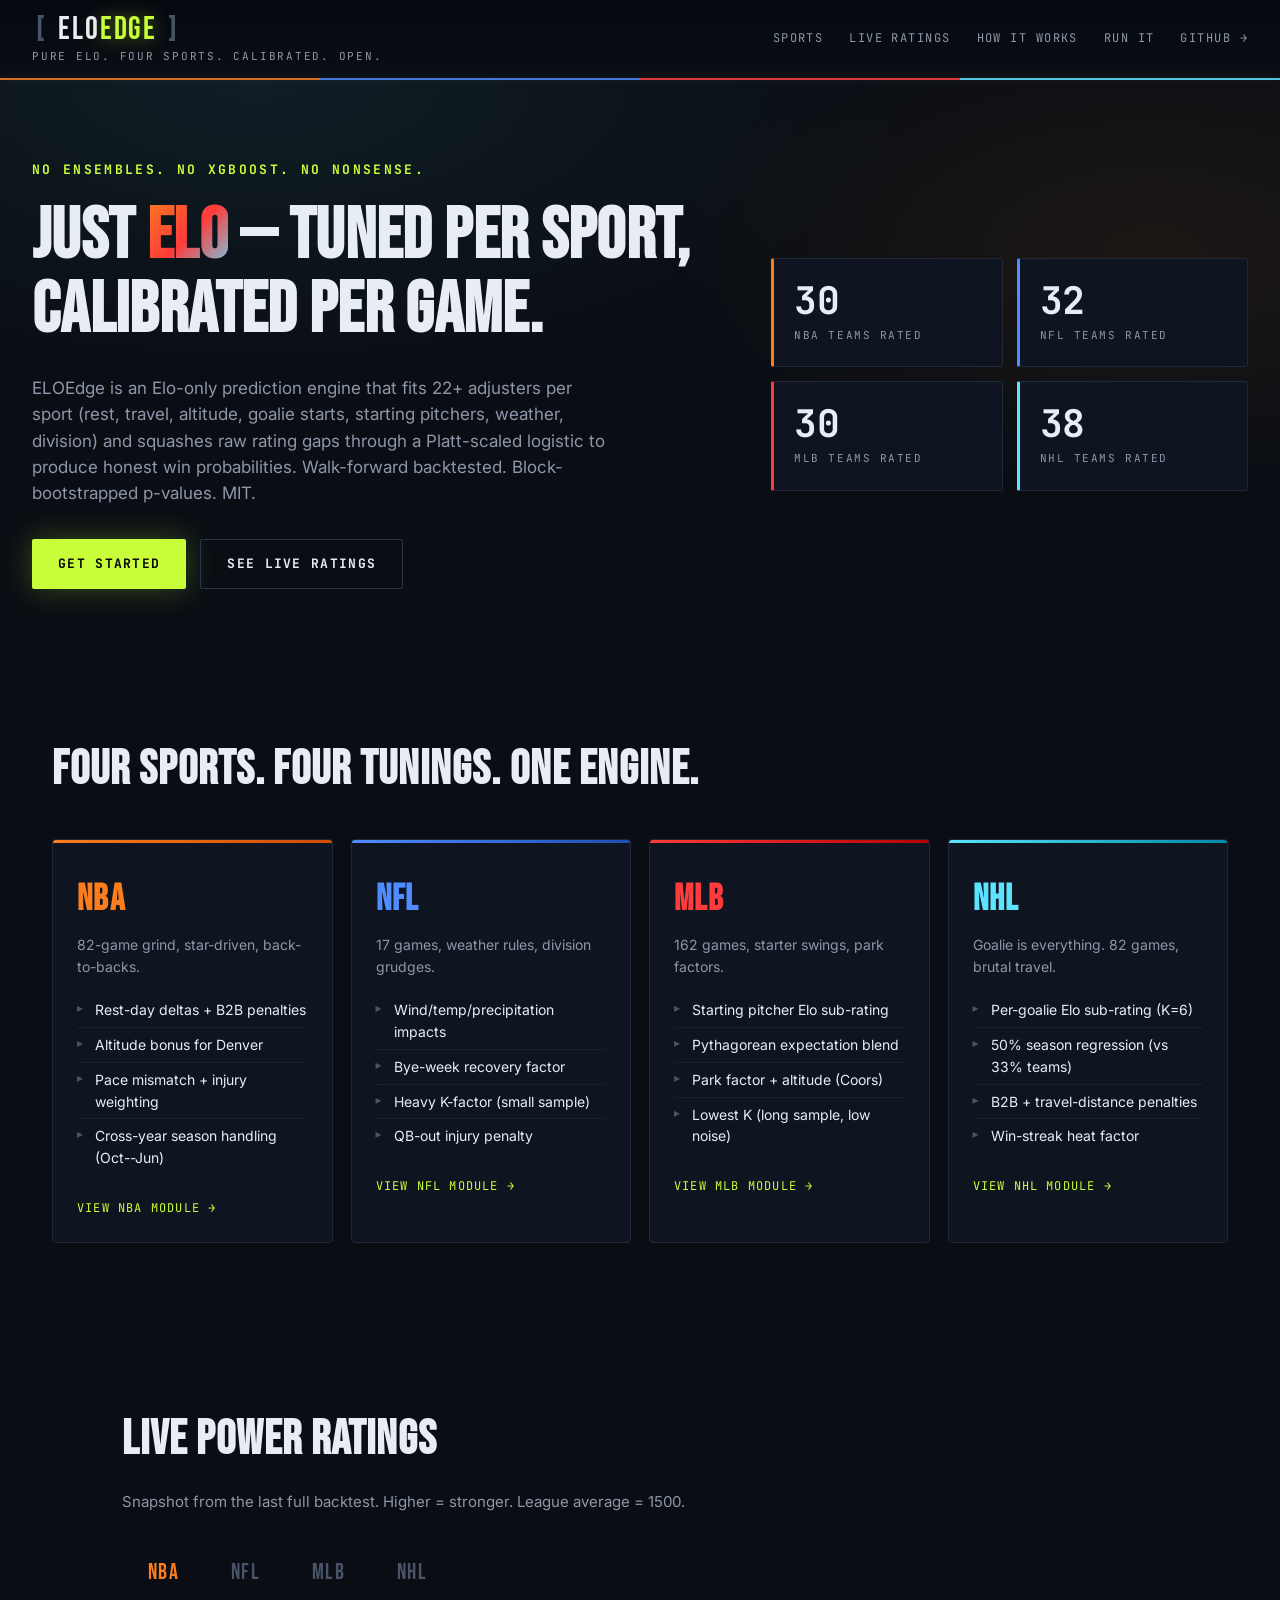
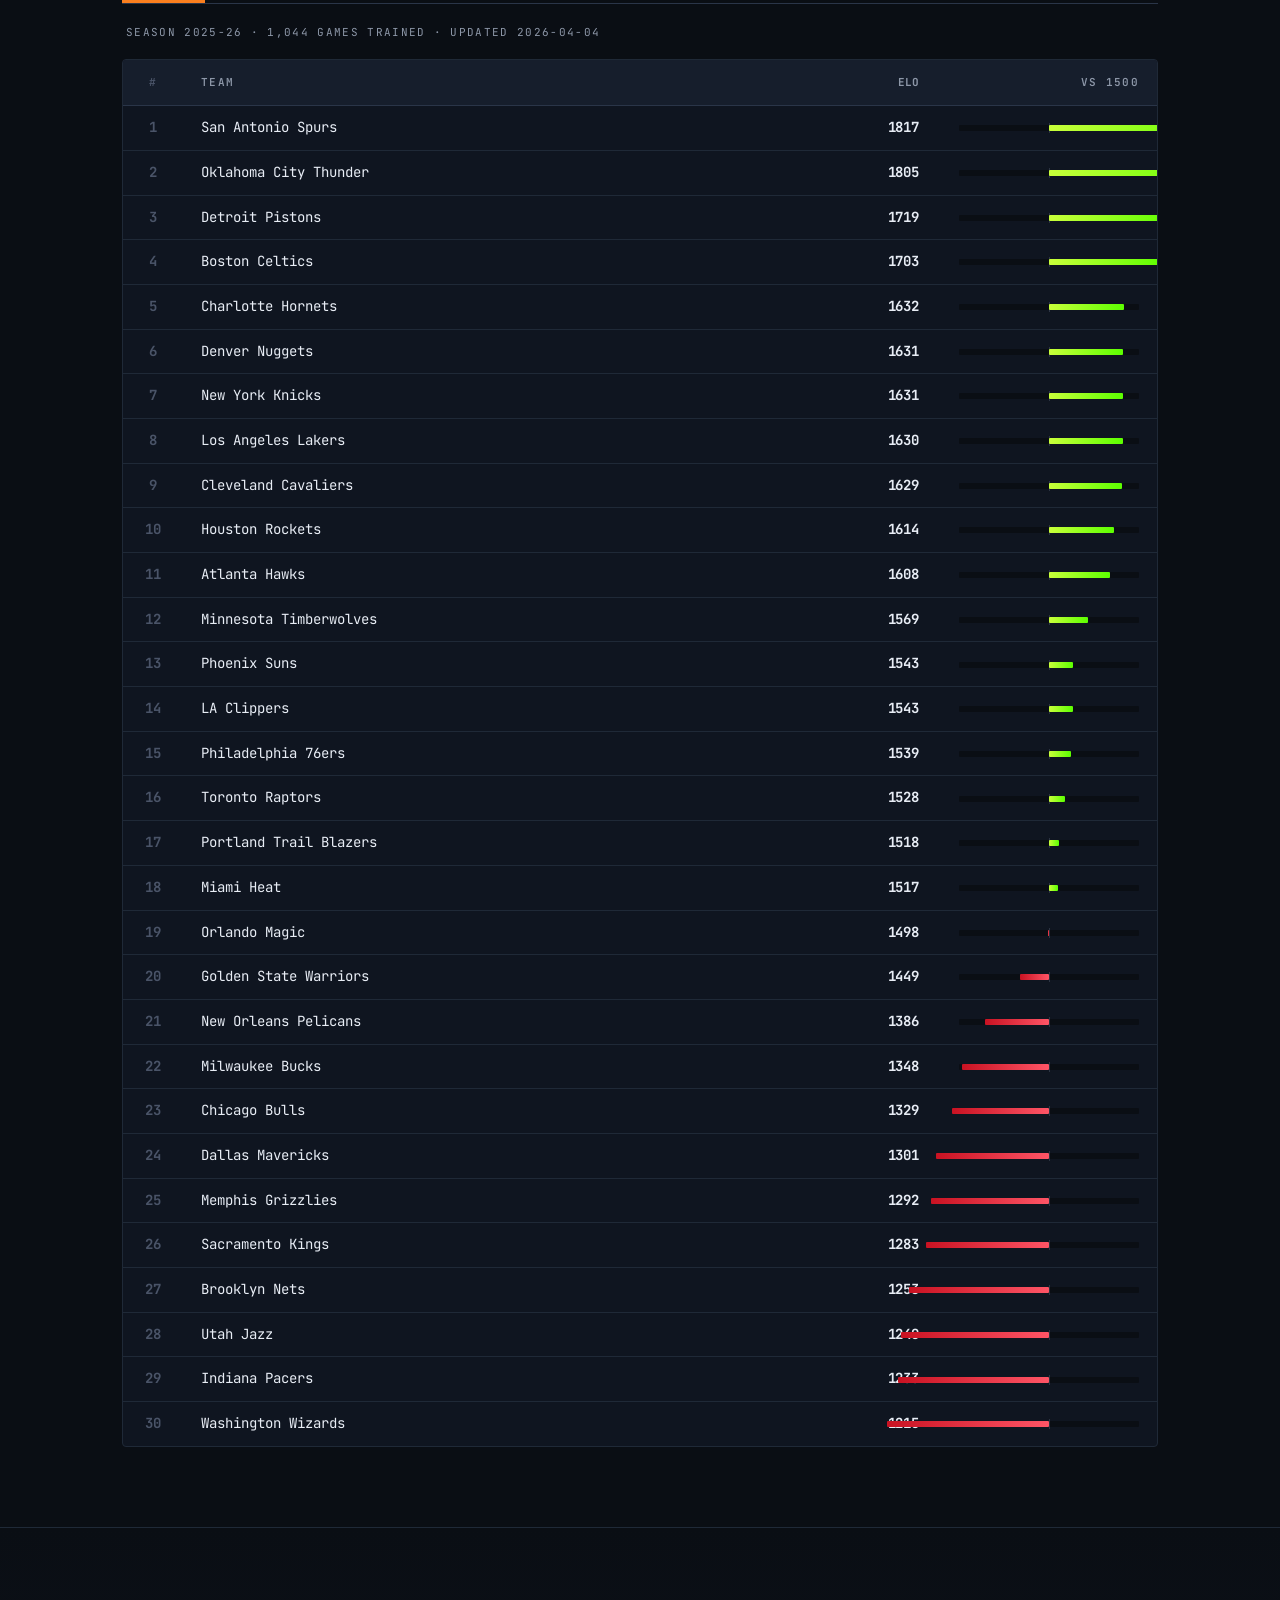
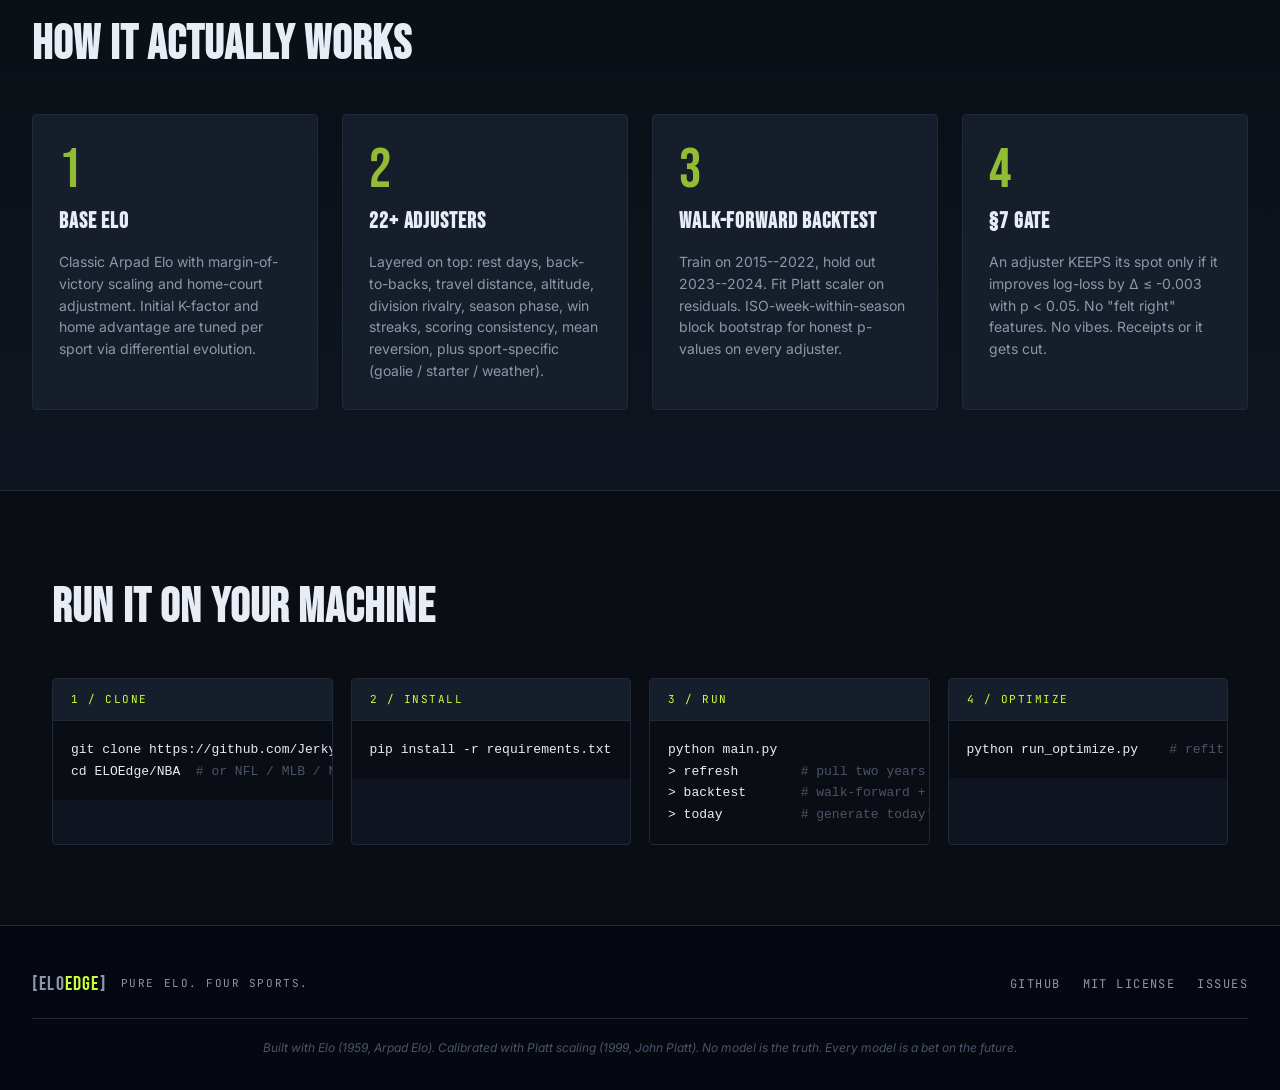
==== docs/index.html @ 8de0b144 "ELOEdge v1: rebrand + GitHub Pages site + benchmark harness - Rebrand SharpStack -> ELOEdge across a" ====
<!DOCTYPE html>
<html lang="en">
<head>
<meta charset="UTF-8">
<meta name="viewport" content="width=device-width, initial-scale=1.0">
<title>ELOEdge -- Pure Elo Across NBA, NFL, MLB, NHL</title>
<meta name="description" content="Open-source Elo rating engine for NBA, NFL, MLB, and NHL. Platt-calibrated probabilities, walk-forward backtesting, no XGBoost ensemble cruft.">
<link rel="stylesheet" href="styles.css">
<link rel="preconnect" href="https://fonts.googleapis.com">
<link rel="preconnect" href="https://fonts.gstatic.com" crossorigin>
<link rel="stylesheet" href="https://fonts.googleapis.com/css2?family=Bebas+Neue&family=JetBrains+Mono:wght@400;700&family=Inter:wght@400;500;700;900&display=swap">
</head>
<body>

<!-- Scoreboard header -->
<header class="scoreboard">
  <div class="board-glow"></div>
  <div class="brand">
    <div class="logo">
      <span class="bracket">[</span>
      <span class="word">ELO</span><span class="word edge">EDGE</span>
      <span class="bracket">]</span>
    </div>
    <div class="tagline">Pure Elo. Four sports. Calibrated. Open.</div>
  </div>
  <nav class="topnav">
    <a href="#sports">Sports</a>
    <a href="#ratings">Live Ratings</a>
    <a href="#how">How It Works</a>
    <a href="#run">Run It</a>
    <a href="https://github.com/JerkyJesse/ELOEdge" target="_blank" rel="noopener">GitHub →</a>
  </nav>
</header>

<!-- Hero -->
<section class="hero">
  <div class="hero-grid">
    <div class="hero-text">
      <h1>
        <span class="kicker">no ensembles. no XGBoost. no nonsense.</span>
        <span class="hero-title">just <em>Elo</em> &mdash; tuned per sport, calibrated per game.</span>
      </h1>
      <p class="hero-sub">
        ELOEdge is an Elo-only prediction engine that fits 22+ adjusters per sport
        (rest, travel, altitude, goalie starts, starting pitchers, weather, division)
        and squashes raw rating gaps through a Platt-scaled logistic to produce honest
        win probabilities. Walk-forward backtested. Block-bootstrapped p-values. MIT.
      </p>
      <div class="hero-ctas">
        <a class="btn primary" href="#run">Get Started</a>
        <a class="btn ghost" href="#ratings">See Live Ratings</a>
      </div>
    </div>
    <div class="hero-stats">
      <div class="stat-card nba"><div class="stat-num" data-sport="NBA">--</div><div class="stat-label">NBA teams rated</div></div>
      <div class="stat-card nfl"><div class="stat-num" data-sport="NFL">--</div><div class="stat-label">NFL teams rated</div></div>
      <div class="stat-card mlb"><div class="stat-num" data-sport="MLB">--</div><div class="stat-label">MLB teams rated</div></div>
      <div class="stat-card nhl"><div class="stat-num" data-sport="NHL">--</div><div class="stat-label">NHL teams rated</div></div>
    </div>
  </div>
</section>

<!-- Sports cards -->
<section id="sports" class="sports">
  <h2 class="section-title">Four sports. Four tunings. One engine.</h2>
  <div class="sport-cards">
    <article class="sport-card nba">
      <div class="card-bar"></div>
      <h3>NBA</h3>
      <p class="card-sub">82-game grind, star-driven, back-to-backs.</p>
      <ul>
        <li>Rest-day deltas + B2B penalties</li>
        <li>Altitude bonus for Denver</li>
        <li>Pace mismatch + injury weighting</li>
        <li>Cross-year season handling (Oct--Jun)</li>
      </ul>
      <a href="https://github.com/JerkyJesse/ELOEdge/tree/main/NBA" class="card-link" target="_blank" rel="noopener">View NBA module →</a>
    </article>
    <article class="sport-card nfl">
      <div class="card-bar"></div>
      <h3>NFL</h3>
      <p class="card-sub">17 games, weather rules, division grudges.</p>
      <ul>
        <li>Wind/temp/precipitation impacts</li>
        <li>Bye-week recovery factor</li>
        <li>Heavy K-factor (small sample)</li>
        <li>QB-out injury penalty</li>
      </ul>
      <a href="https://github.com/JerkyJesse/ELOEdge/tree/main/NFL" class="card-link" target="_blank" rel="noopener">View NFL module →</a>
    </article>
    <article class="sport-card mlb">
      <div class="card-bar"></div>
      <h3>MLB</h3>
      <p class="card-sub">162 games, starter swings, park factors.</p>
      <ul>
        <li>Starting pitcher Elo sub-rating</li>
        <li>Pythagorean expectation blend</li>
        <li>Park factor + altitude (Coors)</li>
        <li>Lowest K (long sample, low noise)</li>
      </ul>
      <a href="https://github.com/JerkyJesse/ELOEdge/tree/main/MLB" class="card-link" target="_blank" rel="noopener">View MLB module →</a>
    </article>
    <article class="sport-card nhl">
      <div class="card-bar"></div>
      <h3>NHL</h3>
      <p class="card-sub">Goalie is everything. 82 games, brutal travel.</p>
      <ul>
        <li>Per-goalie Elo sub-rating (K=6)</li>
        <li>50% season regression (vs 33% teams)</li>
        <li>B2B + travel-distance penalties</li>
        <li>Win-streak heat factor</li>
      </ul>
      <a href="https://github.com/JerkyJesse/ELOEdge/tree/main/NHL" class="card-link" target="_blank" rel="noopener">View NHL module →</a>
    </article>
  </div>
</section>

<!-- Live ratings -->
<section id="ratings" class="ratings">
  <h2 class="section-title">Live Power Ratings</h2>
  <p class="section-sub">
    Snapshot from the last full backtest. Higher = stronger. League average = 1500.
  </p>
  <div class="ratings-tabs">
    <button class="tab active" data-tab="NBA">NBA</button>
    <button class="tab" data-tab="NFL">NFL</button>
    <button class="tab" data-tab="MLB">MLB</button>
    <button class="tab" data-tab="NHL">NHL</button>
  </div>
  <div class="ratings-meta" id="ratings-meta"></div>
  <div class="ratings-table-wrap">
    <table class="ratings-table" id="ratings-table">
      <thead>
        <tr><th class="rank">#</th><th>Team</th><th class="num">Elo</th><th class="bar-col">vs 1500</th></tr>
      </thead>
      <tbody></tbody>
    </table>
  </div>
</section>

<!-- How it works -->
<section id="how" class="how">
  <h2 class="section-title">How it actually works</h2>
  <div class="how-grid">
    <div class="how-step">
      <div class="step-num">1</div>
      <h4>Base Elo</h4>
      <p>Classic Arpad Elo with margin-of-victory scaling and home-court adjustment. Initial K-factor and home advantage are tuned per sport via differential evolution.</p>
    </div>
    <div class="how-step">
      <div class="step-num">2</div>
      <h4>22+ Adjusters</h4>
      <p>Layered on top: rest days, back-to-backs, travel distance, altitude, division rivalry, season phase, win streaks, scoring consistency, mean reversion, plus sport-specific (goalie / starter / weather).</p>
    </div>
    <div class="how-step">
      <div class="step-num">3</div>
      <h4>Walk-Forward Backtest</h4>
      <p>Train on 2015--2022, hold out 2023--2024. Fit Platt scaler on residuals. ISO-week-within-season block bootstrap for honest p-values on every adjuster.</p>
    </div>
    <div class="how-step">
      <div class="step-num">4</div>
      <h4>§7 Gate</h4>
      <p>An adjuster KEEPS its spot only if it improves log-loss by &Delta; &le; -0.003 with p &lt; 0.05. No "felt right" features. No vibes. Receipts or it gets cut.</p>
    </div>
  </div>
</section>

<!-- Run it -->
<section id="run" class="run">
  <h2 class="section-title">Run it on your machine</h2>
  <div class="run-grid">
    <div class="run-step">
      <div class="run-label">1 / clone</div>
      <pre><code>git clone https://github.com/JerkyJesse/ELOEdge.git
cd ELOEdge/NBA  <span class="comment"># or NFL / MLB / NHL</span></code></pre>
    </div>
    <div class="run-step">
      <div class="run-label">2 / install</div>
      <pre><code>pip install -r requirements.txt</code></pre>
    </div>
    <div class="run-step">
      <div class="run-label">3 / run</div>
      <pre><code>python main.py
&gt; refresh        <span class="comment"># pull two years of games + injuries</span>
&gt; backtest       <span class="comment"># walk-forward + Platt fit</span>
&gt; today          <span class="comment"># generate today's predictions HTML</span></code></pre>
    </div>
    <div class="run-step">
      <div class="run-label">4 / optimize</div>
      <pre><code>python run_optimize.py    <span class="comment"># refit all 22 adjusters</span></code></pre>
    </div>
  </div>
</section>

<!-- Footer -->
<footer class="footer">
  <div class="footer-row">
    <div class="footer-brand">
      <span class="logo small">[ELO<span class="edge">EDGE</span>]</span>
      <span class="footer-tag">Pure Elo. Four sports.</span>
    </div>
    <div class="footer-links">
      <a href="https://github.com/JerkyJesse/ELOEdge" target="_blank" rel="noopener">GitHub</a>
      <a href="https://github.com/JerkyJesse/ELOEdge/blob/main/NBA/LICENSE" target="_blank" rel="noopener">MIT License</a>
      <a href="https://github.com/JerkyJesse/ELOEdge/issues" target="_blank" rel="noopener">Issues</a>
    </div>
  </div>
  <div class="footer-meta">
    Built with Elo (1959, Arpad Elo). Calibrated with Platt scaling (1999, John Platt).
    No model is the truth. Every model is a bet on the future.
  </div>
</footer>

<script src="script.js"></script>
</body>
</html>
---- docs/styles.css ----
/* ELOEdge -- sports-themed dark scoreboard aesthetic */

:root {
  --bg: #0a0e14;
  --bg-2: #0f1520;
  --bg-3: #161e2c;
  --ink: #e8edf5;
  --ink-dim: #8d97a8;
  --ink-faint: #4a5468;
  --line: #1f2937;
  --line-2: #2a3548;

  /* sport accents */
  --nba: #fa7e1e;
  --nba-2: #ce4d00;
  --nfl: #4f8cff;
  --nfl-2: #1e4fb3;
  --mlb: #ff3b3b;
  --mlb-2: #b80000;
  --nhl: #5be3ff;
  --nhl-2: #0089a8;

  /* signal */
  --signal: #c9ff3a;
  --signal-2: #5cff00;
  --warn: #ffb547;

  --mono: 'JetBrains Mono', ui-monospace, 'Cascadia Mono', Consolas, monospace;
  --display: 'Bebas Neue', 'Inter', system-ui, sans-serif;
  --body: 'Inter', system-ui, -apple-system, sans-serif;
}

* { box-sizing: border-box; }
html, body { margin: 0; padding: 0; }
body {
  background: var(--bg);
  color: var(--ink);
  font-family: var(--body);
  line-height: 1.55;
  font-size: 16px;
  overflow-x: hidden;
}

a { color: var(--signal); text-decoration: none; }
a:hover { text-decoration: underline; text-underline-offset: 3px; }

img { max-width: 100%; }

/* ─── Scoreboard header ───────────────────────────────────────── */
.scoreboard {
  position: sticky; top: 0; z-index: 50;
  display: flex; align-items: center; justify-content: space-between;
  padding: 14px 32px;
  background: linear-gradient(180deg, #050810 0%, #0a0e14 100%);
  border-bottom: 1px solid var(--line);
  backdrop-filter: blur(8px);
}
.board-glow {
  position: absolute; left: 0; right: 0; bottom: -1px; height: 2px;
  background: linear-gradient(90deg,
    var(--nba) 0%, var(--nba) 25%,
    var(--nfl) 25%, var(--nfl) 50%,
    var(--mlb) 50%, var(--mlb) 75%,
    var(--nhl) 75%, var(--nhl) 100%);
  opacity: 0.85;
  filter: drop-shadow(0 0 6px rgba(255,255,255,0.15));
}
.brand { display: flex; flex-direction: column; gap: 2px; }
.logo {
  font-family: var(--display);
  font-size: 32px;
  letter-spacing: 0.06em;
  line-height: 1;
}
.logo .bracket { color: var(--ink-faint); margin: 0 4px; }
.logo .word { color: var(--ink); }
.logo .word.edge {
  color: var(--signal);
  text-shadow: 0 0 18px rgba(201,255,58,0.45);
}
.logo.small { font-size: 20px; }
.logo.small .edge { color: var(--signal); }
.tagline {
  font-family: var(--mono);
  font-size: 11px;
  text-transform: uppercase;
  letter-spacing: 0.16em;
  color: var(--ink-dim);
}

.topnav { display: flex; gap: 26px; }
.topnav a {
  color: var(--ink-dim);
  font-family: var(--mono);
  font-size: 12px;
  text-transform: uppercase;
  letter-spacing: 0.12em;
  padding: 4px 0;
  border-bottom: 2px solid transparent;
  transition: color 0.15s, border-color 0.15s;
}
.topnav a:hover {
  color: var(--ink);
  border-bottom-color: var(--signal);
  text-decoration: none;
}

/* ─── Hero ────────────────────────────────────────────────────── */
.hero {
  padding: 80px 32px 64px;
  background:
    radial-gradient(1100px 500px at 20% 0%, rgba(91,227,255,0.07), transparent 60%),
    radial-gradient(800px 400px at 90% 30%, rgba(250,126,30,0.08), transparent 60%),
    var(--bg);
}
.hero-grid {
  max-width: 1240px; margin: 0 auto;
  display: grid; grid-template-columns: 1.4fr 1fr; gap: 72px;
  align-items: center;
}
.hero-text h1 { margin: 0 0 28px 0; }
.hero-text .kicker {
  display: block;
  font-family: var(--mono);
  font-size: 13px;
  text-transform: uppercase;
  letter-spacing: 0.18em;
  color: var(--signal);
  margin-bottom: 20px;
}
.hero-title {
  display: block;
  font-family: var(--display);
  font-size: clamp(40px, 6vw, 72px);
  line-height: 1.02;
  letter-spacing: 0.005em;
  color: var(--ink);
}
.hero-title em {
  font-style: normal;
  background: linear-gradient(135deg, var(--nba) 0%, var(--mlb) 50%, var(--nhl) 100%);
  -webkit-background-clip: text; background-clip: text;
  color: transparent;
}
.hero-sub {
  font-size: 17px;
  color: var(--ink-dim);
  max-width: 580px;
  margin: 0 0 32px 0;
}

.hero-ctas { display: flex; gap: 14px; }
.btn {
  display: inline-flex; align-items: center; justify-content: center;
  font-family: var(--mono);
  font-size: 13px;
  font-weight: 700;
  text-transform: uppercase;
  letter-spacing: 0.1em;
  padding: 14px 26px;
  border-radius: 2px;
  transition: transform 0.1s, box-shadow 0.15s, background 0.15s;
}
.btn.primary {
  background: var(--signal);
  color: #06080c;
  box-shadow: 0 0 30px rgba(201,255,58,0.25);
}
.btn.primary:hover {
  background: var(--signal-2);
  box-shadow: 0 0 40px rgba(92,255,0,0.45);
  text-decoration: none;
  transform: translateY(-1px);
}
.btn.ghost {
  background: transparent;
  color: var(--ink);
  border: 1px solid var(--line-2);
}
.btn.ghost:hover {
  border-color: var(--signal);
  color: var(--signal);
  text-decoration: none;
}

/* hero stat cards */
.hero-stats {
  display: grid; grid-template-columns: 1fr 1fr; gap: 14px;
}
.stat-card {
  background: var(--bg-2);
  border: 1px solid var(--line);
  border-left: 3px solid var(--ink-faint);
  padding: 22px 20px;
  border-radius: 2px;
  position: relative;
  transition: transform 0.15s, border-color 0.15s;
}
.stat-card:hover { transform: translateY(-2px); }
.stat-card.nba { border-left-color: var(--nba); }
.stat-card.nfl { border-left-color: var(--nfl); }
.stat-card.mlb { border-left-color: var(--mlb); }
.stat-card.nhl { border-left-color: var(--nhl); }
.stat-num {
  font-family: var(--mono);
  font-size: 38px;
  font-weight: 700;
  line-height: 1;
  color: var(--ink);
  letter-spacing: -0.02em;
}
.stat-label {
  margin-top: 8px;
  font-family: var(--mono);
  font-size: 11px;
  text-transform: uppercase;
  letter-spacing: 0.14em;
  color: var(--ink-dim);
}

/* ─── Section shared ──────────────────────────────────────────── */
.section-title {
  font-family: var(--display);
  font-size: clamp(32px, 4vw, 48px);
  letter-spacing: 0.02em;
  margin: 0 0 12px 0;
  color: var(--ink);
}
.section-sub {
  font-family: var(--body);
  font-size: 15px;
  color: var(--ink-dim);
  margin: 0 0 32px 0;
  max-width: 720px;
}

/* ─── Sport cards ─────────────────────────────────────────────── */
.sports {
  padding: 80px 32px;
  max-width: 1240px; margin: 0 auto;
}
.sport-cards {
  display: grid;
  grid-template-columns: repeat(auto-fit, minmax(240px, 1fr));
  gap: 18px;
  margin-top: 32px;
}
.sport-card {
  background: var(--bg-2);
  border: 1px solid var(--line);
  border-radius: 4px;
  padding: 28px 24px 24px;
  position: relative;
  overflow: hidden;
  transition: transform 0.15s, border-color 0.15s, box-shadow 0.2s;
}
.sport-card:hover {
  transform: translateY(-4px);
  border-color: var(--line-2);
}
.sport-card .card-bar {
  position: absolute; top: 0; left: 0; right: 0; height: 3px;
}
.sport-card.nba .card-bar { background: linear-gradient(90deg, var(--nba), var(--nba-2)); }
.sport-card.nfl .card-bar { background: linear-gradient(90deg, var(--nfl), var(--nfl-2)); }
.sport-card.mlb .card-bar { background: linear-gradient(90deg, var(--mlb), var(--mlb-2)); }
.sport-card.nhl .card-bar { background: linear-gradient(90deg, var(--nhl), var(--nhl-2)); }
.sport-card.nba:hover { box-shadow: 0 12px 36px -12px rgba(250,126,30,0.4); }
.sport-card.nfl:hover { box-shadow: 0 12px 36px -12px rgba(79,140,255,0.4); }
.sport-card.mlb:hover { box-shadow: 0 12px 36px -12px rgba(255,59,59,0.4); }
.sport-card.nhl:hover { box-shadow: 0 12px 36px -12px rgba(91,227,255,0.4); }

.sport-card h3 {
  font-family: var(--display);
  font-size: 36px;
  letter-spacing: 0.04em;
  margin: 4px 0 6px 0;
}
.sport-card.nba h3 { color: var(--nba); }
.sport-card.nfl h3 { color: var(--nfl); }
.sport-card.mlb h3 { color: var(--mlb); }
.sport-card.nhl h3 { color: var(--nhl); }
.sport-card .card-sub {
  font-size: 14px;
  color: var(--ink-dim);
  margin: 0 0 16px 0;
}
.sport-card ul {
  list-style: none; margin: 0 0 18px 0; padding: 0;
}
.sport-card ul li {
  font-size: 14px;
  padding: 6px 0 6px 18px;
  position: relative;
  color: var(--ink);
  border-bottom: 1px dotted var(--line);
}
.sport-card ul li:last-child { border-bottom: 0; }
.sport-card ul li::before {
  content: "▸";
  position: absolute; left: 0; top: 6px;
  color: var(--ink-faint);
  font-size: 12px;
}
.card-link {
  font-family: var(--mono);
  font-size: 12px;
  text-transform: uppercase;
  letter-spacing: 0.1em;
  display: inline-block;
  margin-top: 6px;
}

/* ─── Live ratings table ──────────────────────────────────────── */
.ratings {
  padding: 80px 32px;
  max-width: 1100px; margin: 0 auto;
}
.ratings-tabs {
  display: flex; gap: 0;
  border-bottom: 1px solid var(--line-2);
  margin-bottom: 8px;
}
.tab {
  font-family: var(--display);
  font-size: 22px;
  letter-spacing: 0.06em;
  background: none; border: 0;
  color: var(--ink-faint);
  padding: 14px 26px;
  cursor: pointer;
  border-bottom: 3px solid transparent;
  transition: color 0.15s, border-color 0.15s;
}
.tab:hover { color: var(--ink-dim); }
.tab.active {
  color: var(--ink);
  border-bottom-color: var(--signal);
}
.tab[data-tab="NBA"].active { border-bottom-color: var(--nba); color: var(--nba); }
.tab[data-tab="NFL"].active { border-bottom-color: var(--nfl); color: var(--nfl); }
.tab[data-tab="MLB"].active { border-bottom-color: var(--mlb); color: var(--mlb); }
.tab[data-tab="NHL"].active { border-bottom-color: var(--nhl); color: var(--nhl); }

.ratings-meta {
  font-family: var(--mono);
  font-size: 11px;
  text-transform: uppercase;
  letter-spacing: 0.12em;
  color: var(--ink-dim);
  padding: 12px 4px 18px;
}

.ratings-table-wrap {
  background: var(--bg-2);
  border: 1px solid var(--line);
  border-radius: 4px;
  overflow: hidden;
}
.ratings-table {
  width: 100%; border-collapse: collapse;
  font-family: var(--mono);
  font-size: 14px;
}
.ratings-table thead th {
  text-align: left;
  font-size: 11px;
  text-transform: uppercase;
  letter-spacing: 0.12em;
  color: var(--ink-dim);
  padding: 14px 18px;
  border-bottom: 1px solid var(--line-2);
  background: var(--bg-3);
  font-weight: 600;
}
.ratings-table thead th.num, .ratings-table thead th.bar-col { text-align: right; }
.ratings-table thead th.rank { width: 60px; }
.ratings-table thead th.bar-col { width: 220px; }
.ratings-table tbody td {
  padding: 11px 18px;
  border-bottom: 1px solid var(--line);
  color: var(--ink);
}
.ratings-table tbody tr:last-child td { border-bottom: 0; }
.ratings-table tbody tr:hover { background: rgba(255,255,255,0.02); }
.ratings-table .rank {
  color: var(--ink-faint);
  text-align: center;
  font-weight: 700;
}
.ratings-table .num {
  text-align: right;
  font-weight: 700;
  letter-spacing: -0.01em;
}
.ratings-table .bar-cell {
  text-align: right;
}
.bar-track {
  display: inline-block;
  width: 180px; height: 6px;
  background: var(--bg);
  border-radius: 1px;
  position: relative;
  vertical-align: middle;
}
.bar-track::before {
  content: "";
  position: absolute; left: 50%; top: -2px; bottom: -2px;
  width: 1px;
  background: var(--ink-faint);
  opacity: 0.5;
}
.bar-fill {
  position: absolute; top: 0; bottom: 0;
  border-radius: 1px;
}
.bar-fill.pos { left: 50%; background: linear-gradient(90deg, var(--signal), var(--signal-2)); }
.bar-fill.neg { right: 50%; background: linear-gradient(270deg, #ff5566, #c91222); }

/* ─── How it works ────────────────────────────────────────────── */
.how {
  padding: 80px 32px;
  background: linear-gradient(180deg, var(--bg) 0%, var(--bg-2) 100%);
  border-top: 1px solid var(--line);
  border-bottom: 1px solid var(--line);
}
.how-grid {
  max-width: 1240px; margin: 32px auto 0;
  display: grid; grid-template-columns: repeat(auto-fit, minmax(240px, 1fr));
  gap: 24px;
}
.how-step {
  background: var(--bg-3);
  border: 1px solid var(--line);
  padding: 28px 26px;
  border-radius: 4px;
  position: relative;
}
.step-num {
  font-family: var(--display);
  font-size: 56px;
  line-height: 1;
  color: var(--signal);
  opacity: 0.7;
  letter-spacing: -0.02em;
  margin-bottom: 6px;
}
.how-step h4 {
  font-family: var(--display);
  font-size: 22px;
  letter-spacing: 0.04em;
  margin: 4px 0 12px 0;
  color: var(--ink);
}
.how-step p {
  font-size: 14px;
  color: var(--ink-dim);
  margin: 0;
}

/* ─── Run it ──────────────────────────────────────────────────── */
.run {
  padding: 80px 32px;
  max-width: 1240px; margin: 0 auto;
}
.run-grid {
  display: grid;
  grid-template-columns: repeat(auto-fit, minmax(280px, 1fr));
  gap: 18px;
  margin-top: 32px;
}
.run-step {
  background: var(--bg-2);
  border: 1px solid var(--line);
  border-radius: 4px;
  overflow: hidden;
}
.run-label {
  font-family: var(--mono);
  font-size: 11px;
  text-transform: uppercase;
  letter-spacing: 0.14em;
  color: var(--signal);
  padding: 12px 18px;
  background: var(--bg-3);
  border-bottom: 1px solid var(--line);
}
.run-step pre {
  margin: 0;
  padding: 18px;
  font-family: var(--mono);
  font-size: 13px;
  color: var(--ink);
  background: var(--bg);
  overflow-x: auto;
  line-height: 1.6;
}
.run-step pre .comment { color: var(--ink-faint); }

/* ─── Footer ──────────────────────────────────────────────────── */
.footer {
  padding: 48px 32px 36px;
  background: #050810;
  border-top: 1px solid var(--line);
  color: var(--ink-dim);
  font-size: 13px;
}
.footer-row {
  max-width: 1240px; margin: 0 auto;
  display: flex; justify-content: space-between; align-items: center;
  flex-wrap: wrap; gap: 20px;
  padding-bottom: 24px;
  border-bottom: 1px solid var(--line);
  margin-bottom: 20px;
}
.footer-brand { display: flex; align-items: center; gap: 14px; }
.footer-tag {
  font-family: var(--mono);
  font-size: 11px;
  text-transform: uppercase;
  letter-spacing: 0.14em;
}
.footer-links { display: flex; gap: 22px; }
.footer-links a {
  color: var(--ink-dim);
  font-family: var(--mono);
  font-size: 12px;
  text-transform: uppercase;
  letter-spacing: 0.12em;
}
.footer-links a:hover { color: var(--signal); text-decoration: none; }
.footer-meta {
  max-width: 1240px; margin: 0 auto;
  font-size: 12px;
  color: var(--ink-faint);
  text-align: center;
  font-style: italic;
}

/* ─── Responsive ──────────────────────────────────────────────── */
@media (max-width: 920px) {
  .hero-grid { grid-template-columns: 1fr; gap: 40px; }
  .hero-stats { grid-template-columns: repeat(4, 1fr); }
  .topnav { display: none; }
  .scoreboard { padding: 12px 18px; }
  .hero, .sports, .ratings, .how, .run { padding-left: 20px; padding-right: 20px; }
  .ratings-table thead th.bar-col,
  .ratings-table .bar-cell { display: none; }
}
@media (max-width: 540px) {
  .hero-stats { grid-template-columns: 1fr 1fr; }
  .ratings-tabs { overflow-x: auto; }
  .tab { padding: 12px 18px; font-size: 18px; }
}
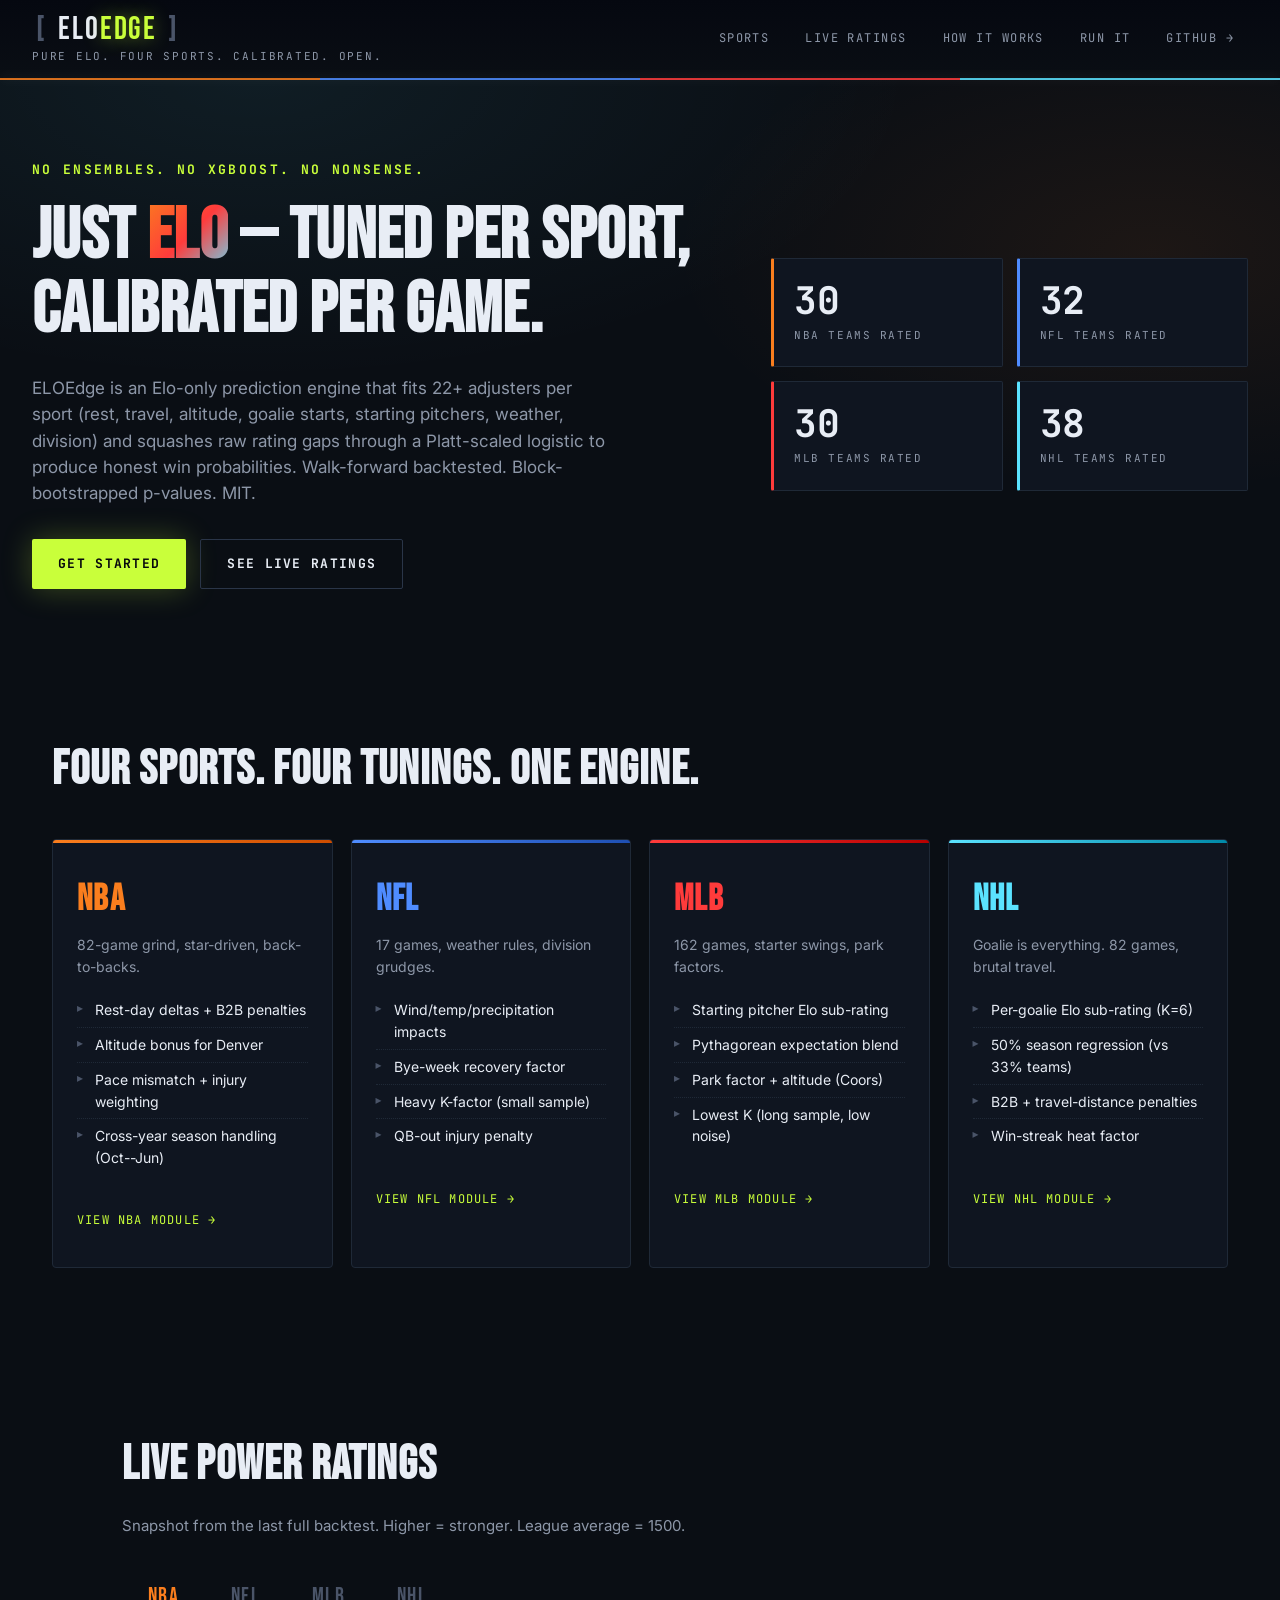
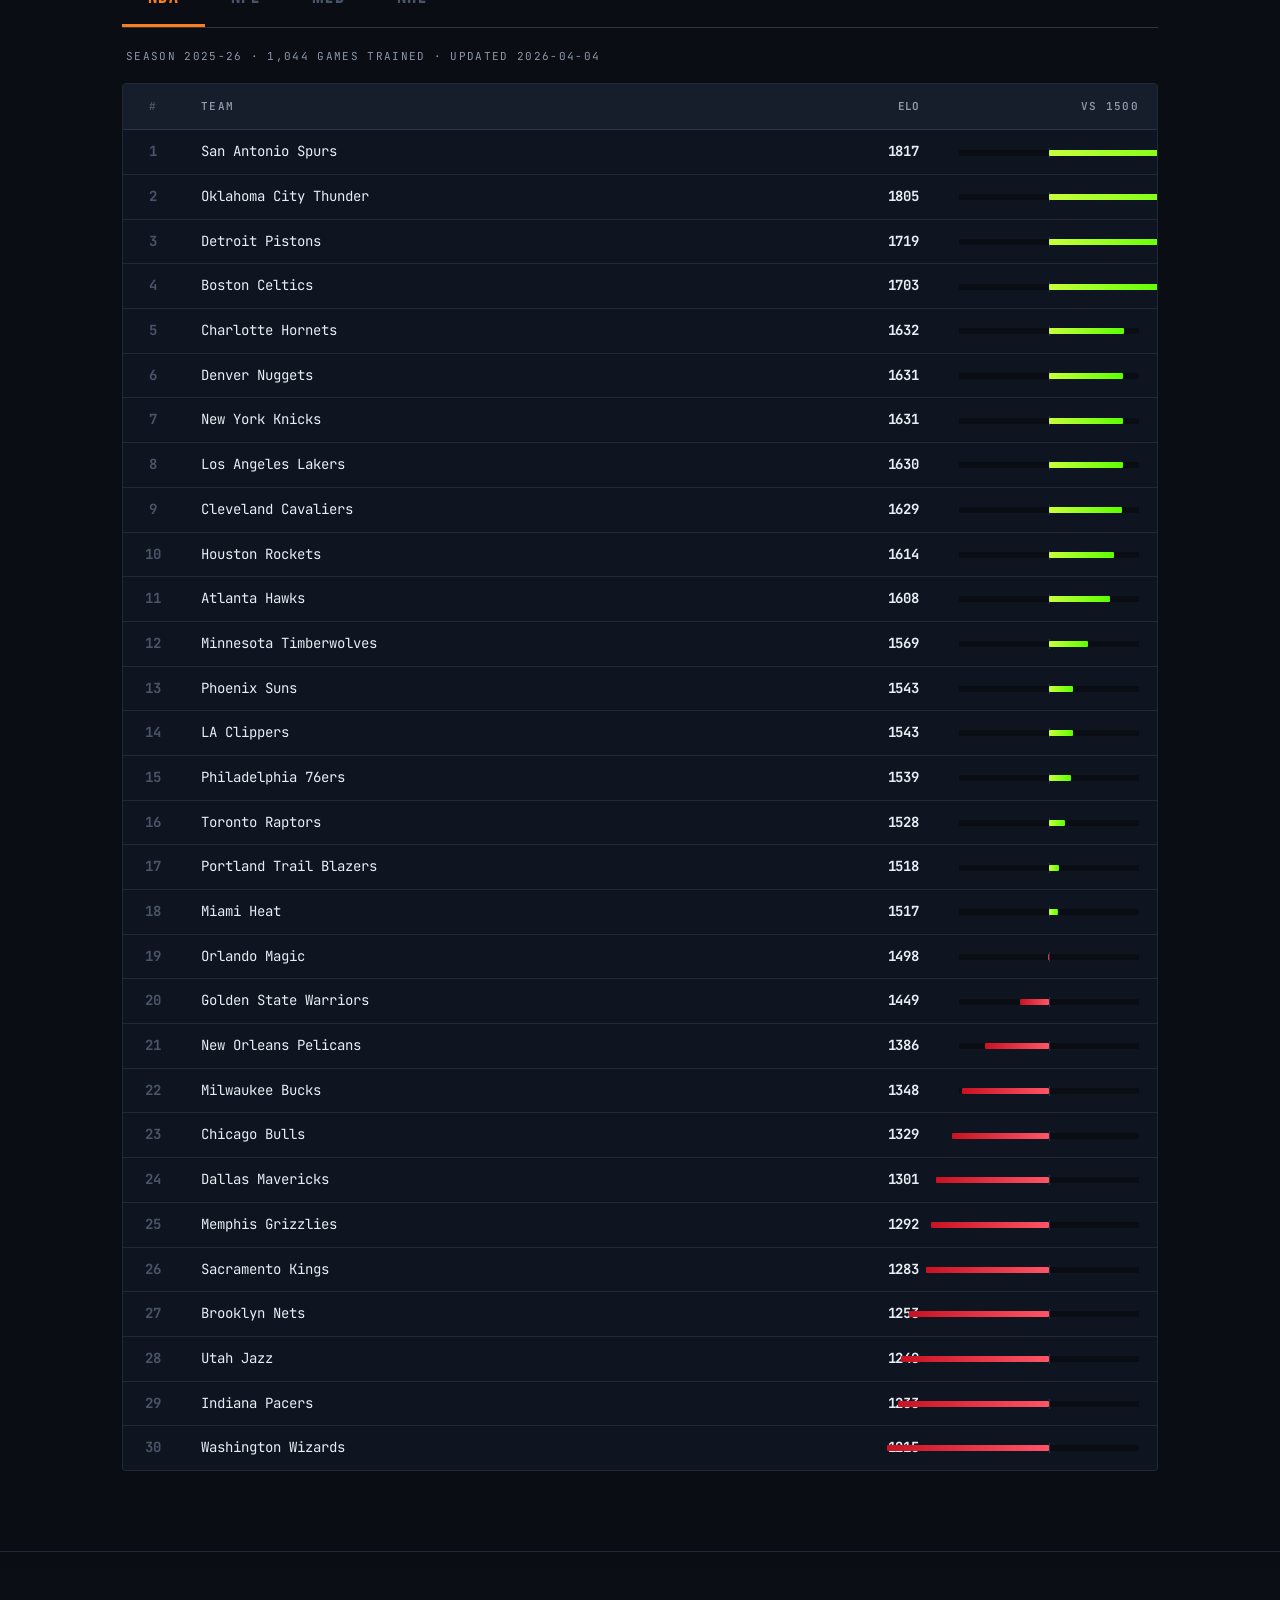
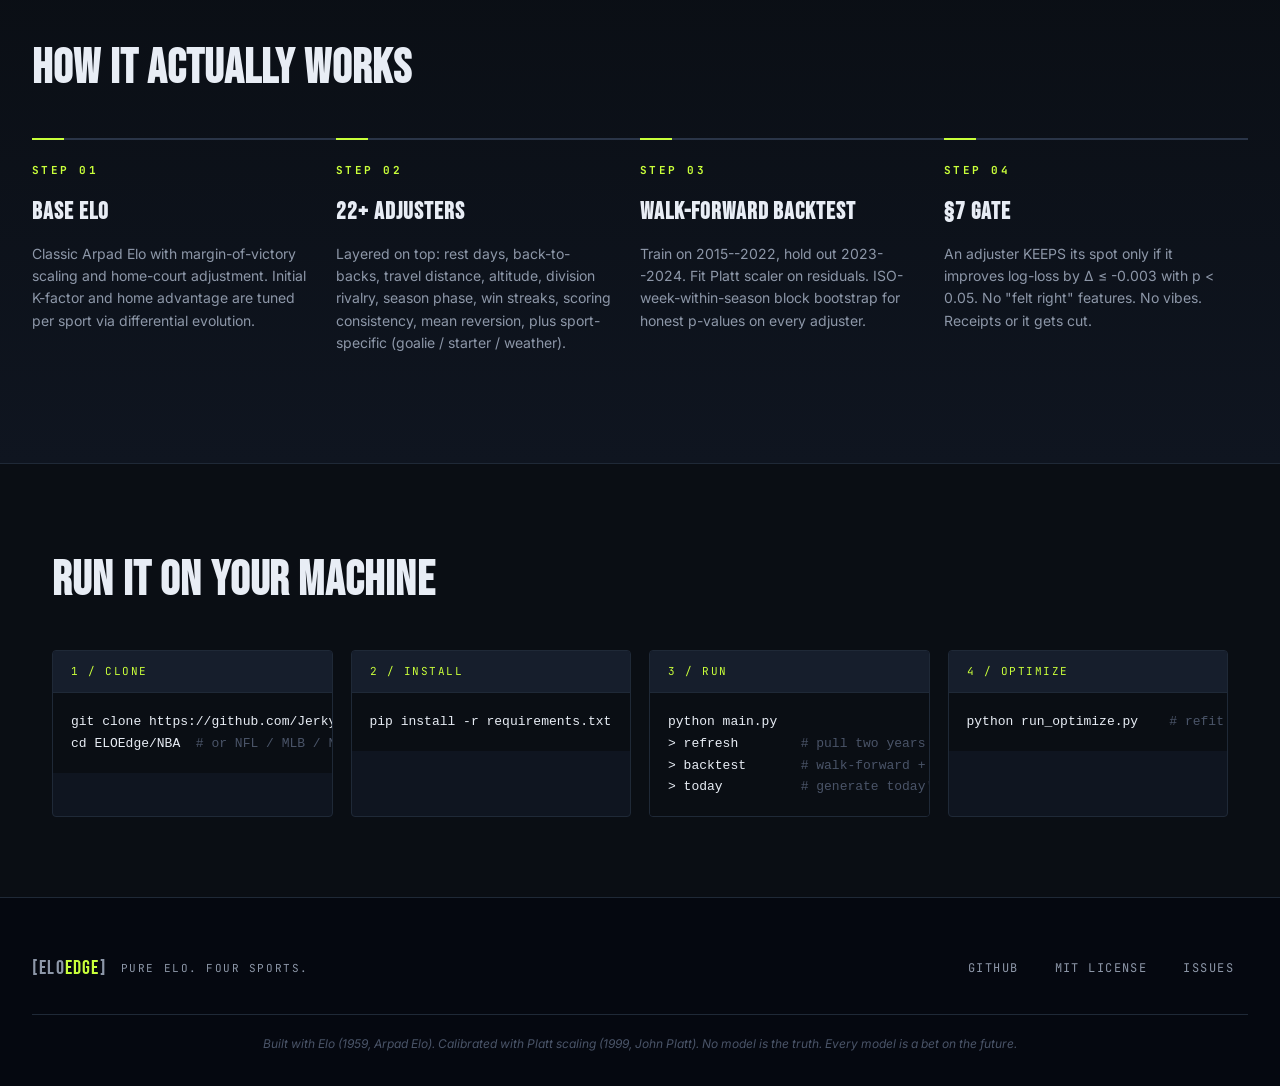
==== commit c078f3a3: "style(design): FINDING-003 -- replace AI-slop numbered card grid with timeline rail How-It-Works was" ====
--- a/docs/index.html
+++ b/docs/index.html
@@ -143,23 +143,23 @@
   <h2 class="section-title">How it actually works</h2>
   <div class="how-grid">
     <div class="how-step">
-      <div class="step-num">1</div>
+      <div class="step-num">Step 01</div>
       <h4>Base Elo</h4>
       <p>Classic Arpad Elo with margin-of-victory scaling and home-court adjustment. Initial K-factor and home advantage are tuned per sport via differential evolution.</p>
     </div>
     <div class="how-step">
-      <div class="step-num">2</div>
+      <div class="step-num">Step 02</div>
       <h4>22+ Adjusters</h4>
       <p>Layered on top: rest days, back-to-backs, travel distance, altitude, division rivalry, season phase, win streaks, scoring consistency, mean reversion, plus sport-specific (goalie / starter / weather).</p>
     </div>
     <div class="how-step">
-      <div class="step-num">3</div>
+      <div class="step-num">Step 03</div>
       <h4>Walk-Forward Backtest</h4>
       <p>Train on 2015--2022, hold out 2023--2024. Fit Platt scaler on residuals. ISO-week-within-season block bootstrap for honest p-values on every adjuster.</p>
     </div>
     <div class="how-step">
-      <div class="step-num">4</div>
-      <h4>§7 Gate</h4>
+      <div class="step-num">Step 04</div>
+      <h4>&sect;7 Gate</h4>
       <p>An adjuster KEEPS its spot only if it improves log-loss by &Delta; &le; -0.003 with p &lt; 0.05. No "felt right" features. No vibes. Receipts or it gets cut.</p>
     </div>
   </div>
--- a/docs/styles.css
+++ b/docs/styles.css
@@ -88,14 +88,17 @@
   color: var(--ink-dim);
 }
 
-.topnav { display: flex; gap: 26px; }
+.topnav { display: flex; gap: 8px; align-items: center; }
 .topnav a {
   color: var(--ink-dim);
   font-family: var(--mono);
   font-size: 12px;
   text-transform: uppercase;
   letter-spacing: 0.12em;
-  padding: 4px 0;
+  padding: 14px 14px;
+  min-height: 44px;
+  display: inline-flex;
+  align-items: center;
   border-bottom: 2px solid transparent;
   transition: color 0.15s, border-color 0.15s;
 }
@@ -307,7 +310,10 @@
   font-size: 12px;
   text-transform: uppercase;
   letter-spacing: 0.1em;
-  display: inline-block;
+  display: inline-flex;
+  align-items: center;
+  min-height: 44px;
+  padding: 10px 0;
   margin-top: 6px;
 }
 
@@ -427,36 +433,44 @@
 }
 .how-grid {
   max-width: 1240px; margin: 32px auto 0;
-  display: grid; grid-template-columns: repeat(auto-fit, minmax(240px, 1fr));
-  gap: 24px;
+  display: grid; grid-template-columns: repeat(auto-fit, minmax(220px, 1fr));
+  gap: 0;
 }
 .how-step {
-  background: var(--bg-3);
-  border: 1px solid var(--line);
-  padding: 28px 26px;
-  border-radius: 4px;
+  background: transparent;
+  border: 0;
+  border-top: 2px solid var(--line-2);
+  padding: 22px 28px 28px 0;
   position: relative;
 }
+.how-step::before {
+  content: "";
+  position: absolute; top: -2px; left: 0;
+  width: 32px; height: 2px;
+  background: var(--signal);
+}
 .step-num {
-  font-family: var(--display);
-  font-size: 56px;
-  line-height: 1;
+  font-family: var(--mono);
+  font-size: 11px;
+  font-weight: 700;
+  text-transform: uppercase;
+  letter-spacing: 0.22em;
   color: var(--signal);
-  opacity: 0.7;
-  letter-spacing: -0.02em;
-  margin-bottom: 6px;
+  margin-bottom: 14px;
+  display: block;
 }
 .how-step h4 {
   font-family: var(--display);
-  font-size: 22px;
+  font-size: 24px;
   letter-spacing: 0.04em;
-  margin: 4px 0 12px 0;
+  margin: 0 0 12px 0;
   color: var(--ink);
 }
 .how-step p {
   font-size: 14px;
   color: var(--ink-dim);
   margin: 0;
+  line-height: 1.6;
 }
 
 /* ─── Run it ──────────────────────────────────────────────────── */
@@ -521,13 +535,17 @@
   text-transform: uppercase;
   letter-spacing: 0.14em;
 }
-.footer-links { display: flex; gap: 22px; }
+.footer-links { display: flex; gap: 8px; flex-wrap: wrap; }
 .footer-links a {
   color: var(--ink-dim);
   font-family: var(--mono);
   font-size: 12px;
   text-transform: uppercase;
   letter-spacing: 0.12em;
+  padding: 12px 14px;
+  min-height: 44px;
+  display: inline-flex;
+  align-items: center;
 }
 .footer-links a:hover { color: var(--signal); text-decoration: none; }
 .footer-meta {
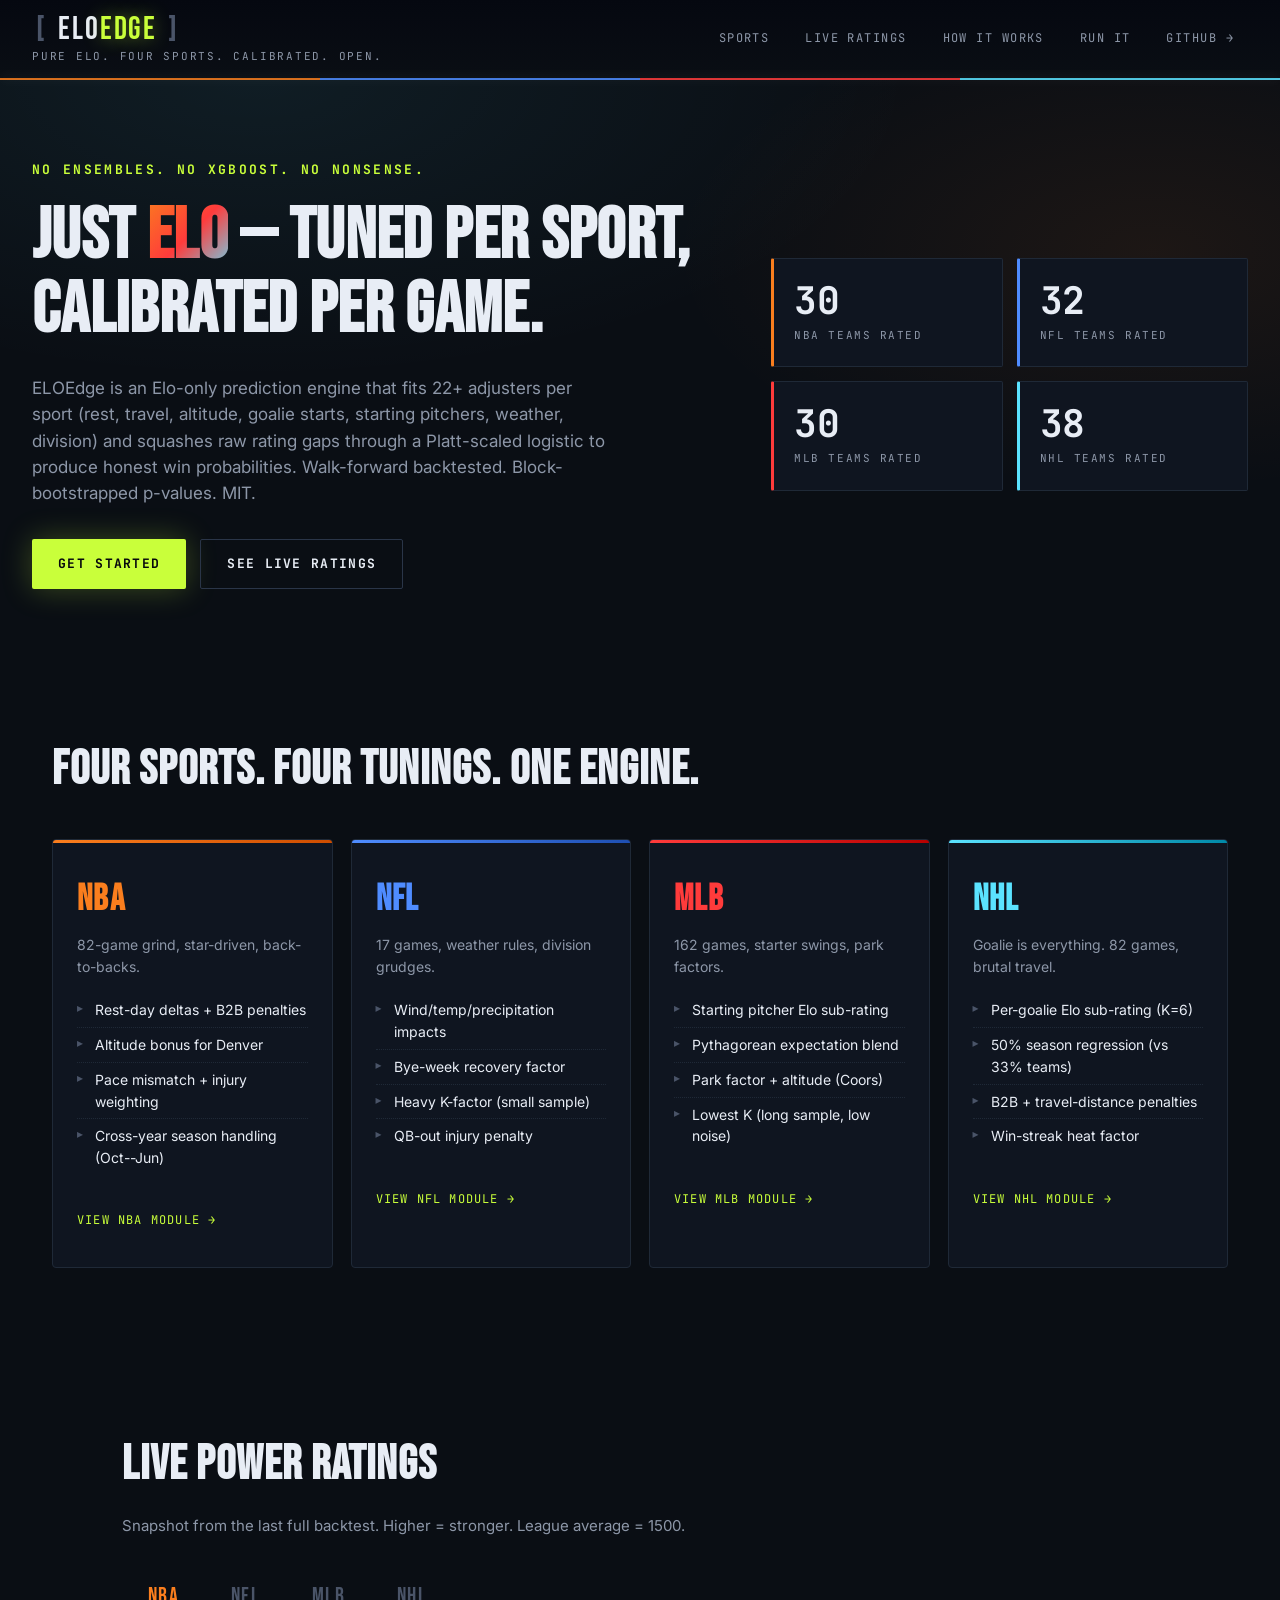
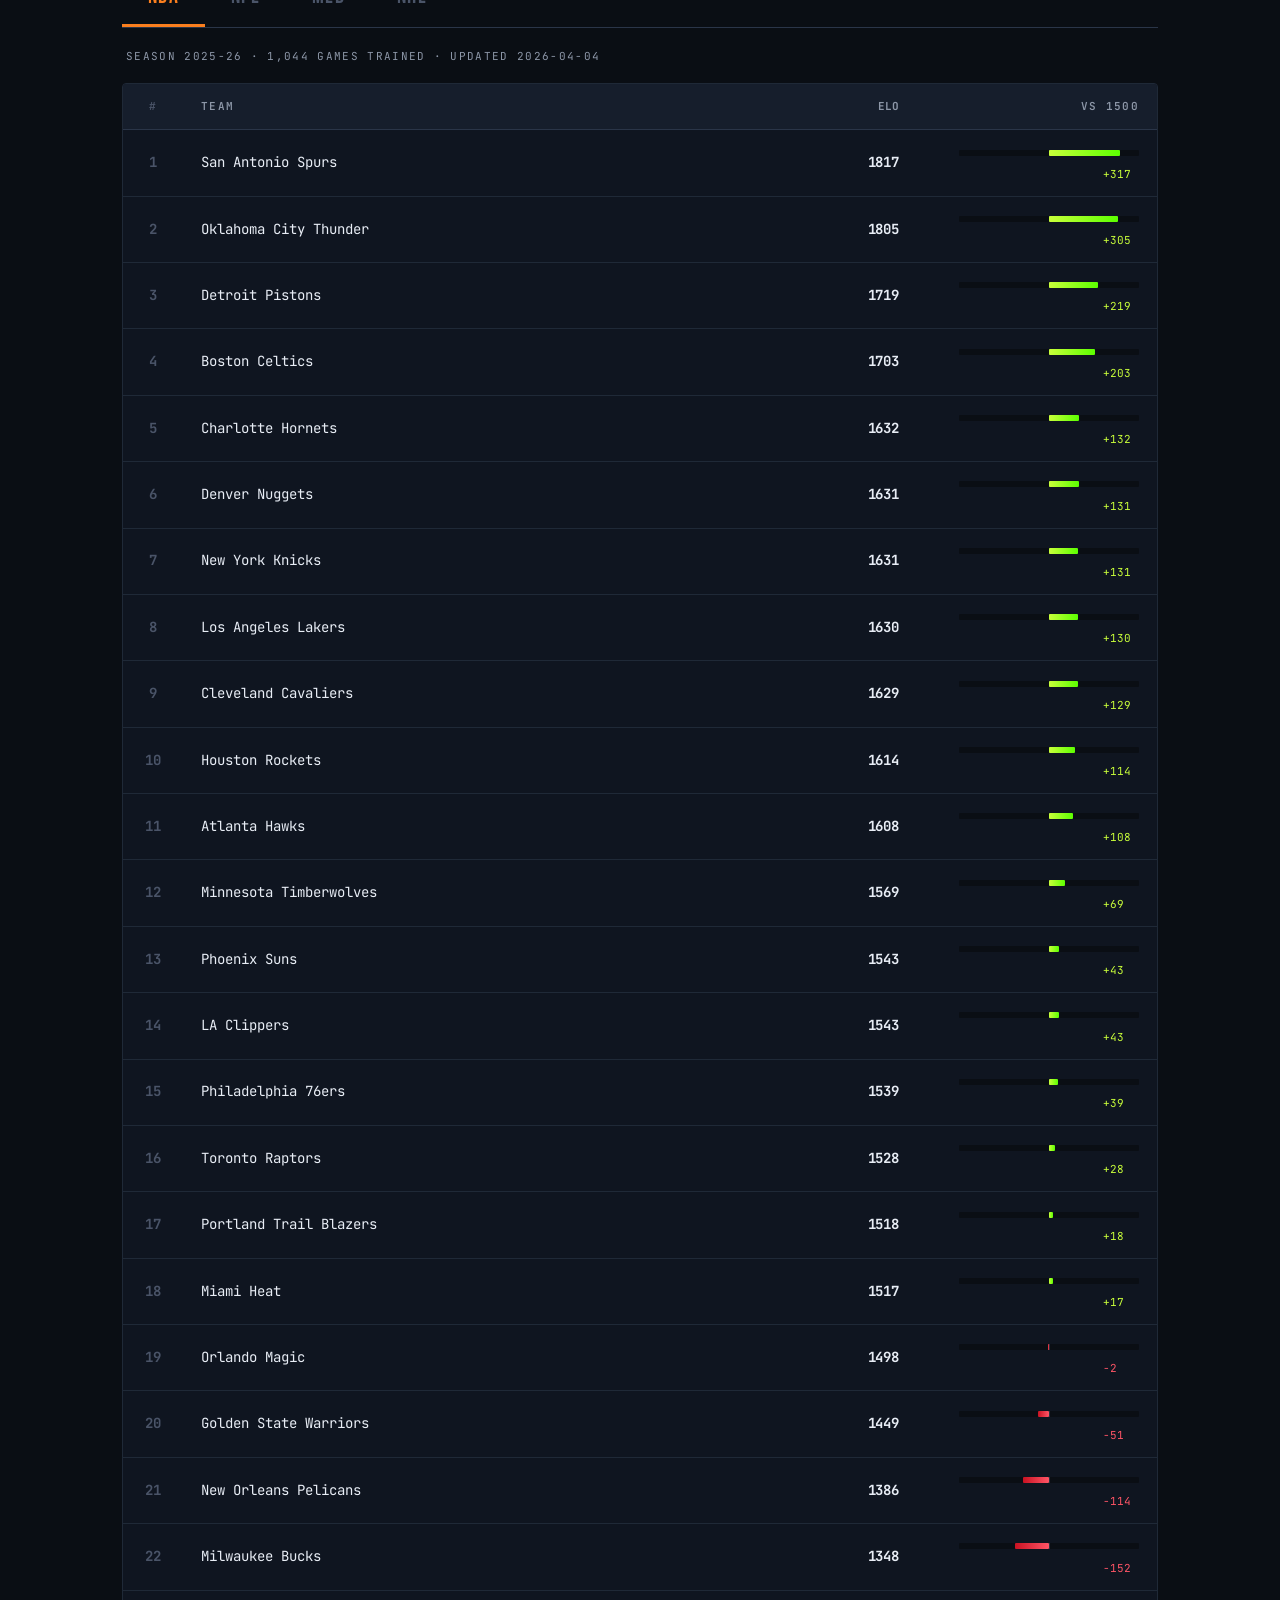
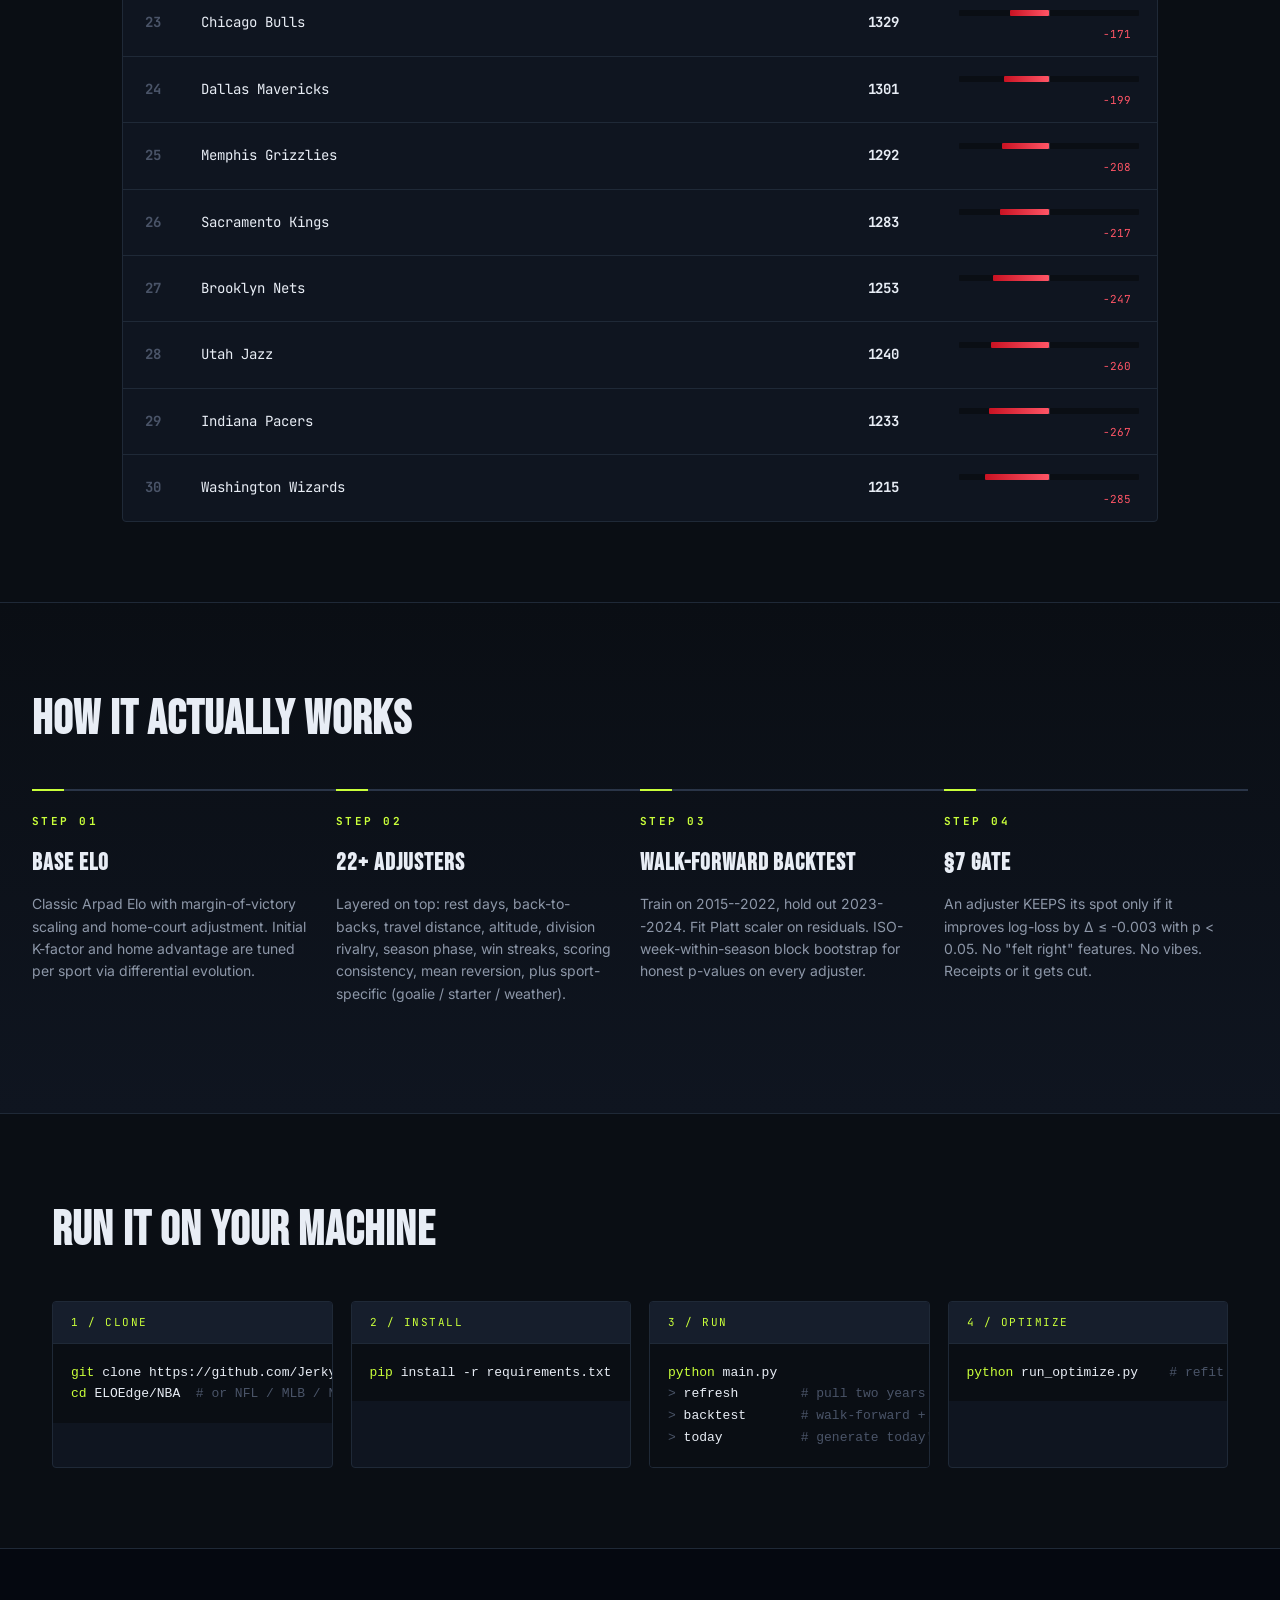
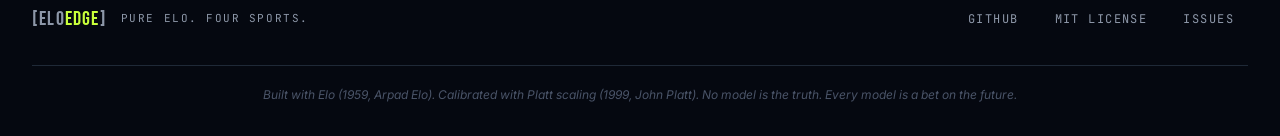
==== commit 12cdbac0: "style(docs): syntax-color quickstart code blocks + per-league tab hovers Wrap shell commands and REP" ====
--- a/docs/index.html
+++ b/docs/index.html
@@ -5,6 +5,18 @@
 <meta name="viewport" content="width=device-width, initial-scale=1.0">
 <title>ELOEdge -- Pure Elo Across NBA, NFL, MLB, NHL</title>
 <meta name="description" content="Open-source Elo rating engine for NBA, NFL, MLB, and NHL. Platt-calibrated probabilities, walk-forward backtesting, no XGBoost ensemble cruft.">
+
+<meta property="og:title" content="ELOEdge -- Pure Elo across NBA, NFL, MLB, NHL">
+<meta property="og:description" content="Open-source Elo rating engine. Calibrated probabilities. Walk-forward backtested. No XGBoost cruft.">
+<meta property="og:url" content="https://jerkyjesse.github.io/ELOEdge/">
+<meta property="og:type" content="website">
+<meta property="og:site_name" content="ELOEdge">
+<meta name="twitter:card" content="summary">
+<meta name="twitter:title" content="ELOEdge -- Pure Elo across NBA, NFL, MLB, NHL">
+<meta name="twitter:description" content="Open-source Elo rating engine. Calibrated probabilities. Walk-forward backtested.">
+
+<link rel="icon" type="image/svg+xml" href="data:image/svg+xml,%3Csvg xmlns='http://www.w3.org/2000/svg' viewBox='0 0 32 32'%3E%3Crect width='32' height='32' fill='%230a0e14'/%3E%3Ctext x='4' y='22' font-family='monospace' font-size='18' font-weight='700' fill='%234a5468'%3E%5B%3C/text%3E%3Ctext x='12' y='22' font-family='monospace' font-size='18' font-weight='700' fill='%23c9ff3a'%3EE%3C/text%3E%3Ctext x='22' y='22' font-family='monospace' font-size='18' font-weight='700' fill='%234a5468'%3E%5D%3C/text%3E%3C/svg%3E">
+
 <link rel="stylesheet" href="styles.css">
 <link rel="preconnect" href="https://fonts.googleapis.com">
 <link rel="preconnect" href="https://fonts.gstatic.com" crossorigin>
@@ -171,23 +183,23 @@
   <div class="run-grid">
     <div class="run-step">
       <div class="run-label">1 / clone</div>
-      <pre><code>git clone https://github.com/JerkyJesse/ELOEdge.git
-cd ELOEdge/NBA  <span class="comment"># or NFL / MLB / NHL</span></code></pre>
+      <pre><code><span class="cmd">git</span> clone https://github.com/JerkyJesse/ELOEdge.git
+<span class="cmd">cd</span> ELOEdge/NBA  <span class="comment"># or NFL / MLB / NHL</span></code></pre>
     </div>
     <div class="run-step">
       <div class="run-label">2 / install</div>
-      <pre><code>pip install -r requirements.txt</code></pre>
+      <pre><code><span class="cmd">pip</span> install -r requirements.txt</code></pre>
     </div>
     <div class="run-step">
       <div class="run-label">3 / run</div>
-      <pre><code>python main.py
-&gt; refresh        <span class="comment"># pull two years of games + injuries</span>
-&gt; backtest       <span class="comment"># walk-forward + Platt fit</span>
-&gt; today          <span class="comment"># generate today's predictions HTML</span></code></pre>
+      <pre><code><span class="cmd">python</span> main.py
+<span class="prompt">&gt;</span> refresh        <span class="comment"># pull two years of games + injuries</span>
+<span class="prompt">&gt;</span> backtest       <span class="comment"># walk-forward + Platt fit</span>
+<span class="prompt">&gt;</span> today          <span class="comment"># generate today's predictions HTML</span></code></pre>
     </div>
     <div class="run-step">
       <div class="run-label">4 / optimize</div>
-      <pre><code>python run_optimize.py    <span class="comment"># refit all 22 adjusters</span></code></pre>
+      <pre><code><span class="cmd">python</span> run_optimize.py    <span class="comment"># refit all 22 adjusters</span></code></pre>
     </div>
   </div>
 </section>
--- a/docs/styles.css
+++ b/docs/styles.css
@@ -339,6 +339,10 @@
   transition: color 0.15s, border-color 0.15s;
 }
 .tab:hover { color: var(--ink-dim); }
+.tab[data-tab="NBA"]:hover:not(.active) { color: rgba(250, 126, 30, 0.72); border-bottom-color: rgba(250, 126, 30, 0.35); }
+.tab[data-tab="NFL"]:hover:not(.active) { color: rgba(79, 140, 255, 0.72); border-bottom-color: rgba(79, 140, 255, 0.35); }
+.tab[data-tab="MLB"]:hover:not(.active) { color: rgba(255, 59, 59, 0.72); border-bottom-color: rgba(255, 59, 59, 0.35); }
+.tab[data-tab="NHL"]:hover:not(.active) { color: rgba(91, 227, 255, 0.72); border-bottom-color: rgba(91, 227, 255, 0.35); }
 .tab.active {
   color: var(--ink);
   border-bottom-color: var(--signal);
@@ -381,7 +385,7 @@
 }
 .ratings-table thead th.num, .ratings-table thead th.bar-col { text-align: right; }
 .ratings-table thead th.rank { width: 60px; }
-.ratings-table thead th.bar-col { width: 220px; }
+.ratings-table thead th.bar-col { width: 240px; }
 .ratings-table tbody td {
   padding: 11px 18px;
   border-bottom: 1px solid var(--line);
@@ -409,10 +413,11 @@
   border-radius: 1px;
   position: relative;
   vertical-align: middle;
+  overflow: hidden;
 }
 .bar-track::before {
   content: "";
-  position: absolute; left: 50%; top: -2px; bottom: -2px;
+  position: absolute; left: 50%; top: 0; bottom: 0;
   width: 1px;
   background: var(--ink-faint);
   opacity: 0.5;
@@ -423,6 +428,19 @@
 }
 .bar-fill.pos { left: 50%; background: linear-gradient(90deg, var(--signal), var(--signal-2)); }
 .bar-fill.neg { right: 50%; background: linear-gradient(270deg, #ff5566, #c91222); }
+.bar-delta {
+  display: inline-block;
+  font-family: var(--mono);
+  font-size: 11px;
+  color: var(--ink-dim);
+  margin-left: 8px;
+  min-width: 36px;
+  text-align: left;
+  vertical-align: middle;
+  letter-spacing: -0.01em;
+}
+.bar-delta.pos { color: var(--signal); }
+.bar-delta.neg { color: #ff5566; }
 
 /* ─── How it works ────────────────────────────────────────────── */
 .how {
@@ -511,6 +529,8 @@
   line-height: 1.6;
 }
 .run-step pre .comment { color: var(--ink-faint); }
+.run-step pre .cmd { color: var(--signal); font-weight: 500; }
+.run-step pre .prompt { color: var(--ink-faint); user-select: none; }
 
 /* ─── Footer ──────────────────────────────────────────────────── */
 .footer {
@@ -559,7 +579,7 @@
 /* ─── Responsive ──────────────────────────────────────────────── */
 @media (max-width: 920px) {
   .hero-grid { grid-template-columns: 1fr; gap: 40px; }
-  .hero-stats { grid-template-columns: repeat(4, 1fr); }
+  .hero-stats { grid-template-columns: 1fr 1fr; }
   .topnav { display: none; }
   .scoreboard { padding: 12px 18px; }
   .hero, .sports, .ratings, .how, .run { padding-left: 20px; padding-right: 20px; }
@@ -567,7 +587,10 @@
   .ratings-table .bar-cell { display: none; }
 }
 @media (max-width: 540px) {
-  .hero-stats { grid-template-columns: 1fr 1fr; }
+  .hero-stats { grid-template-columns: 1fr 1fr; gap: 10px; }
+  .stat-num { font-size: 32px; }
   .ratings-tabs { overflow-x: auto; }
   .tab { padding: 12px 18px; font-size: 18px; }
-}
+  .how-grid { grid-template-columns: 1fr; }
+  .run-grid { grid-template-columns: 1fr; }
+}
